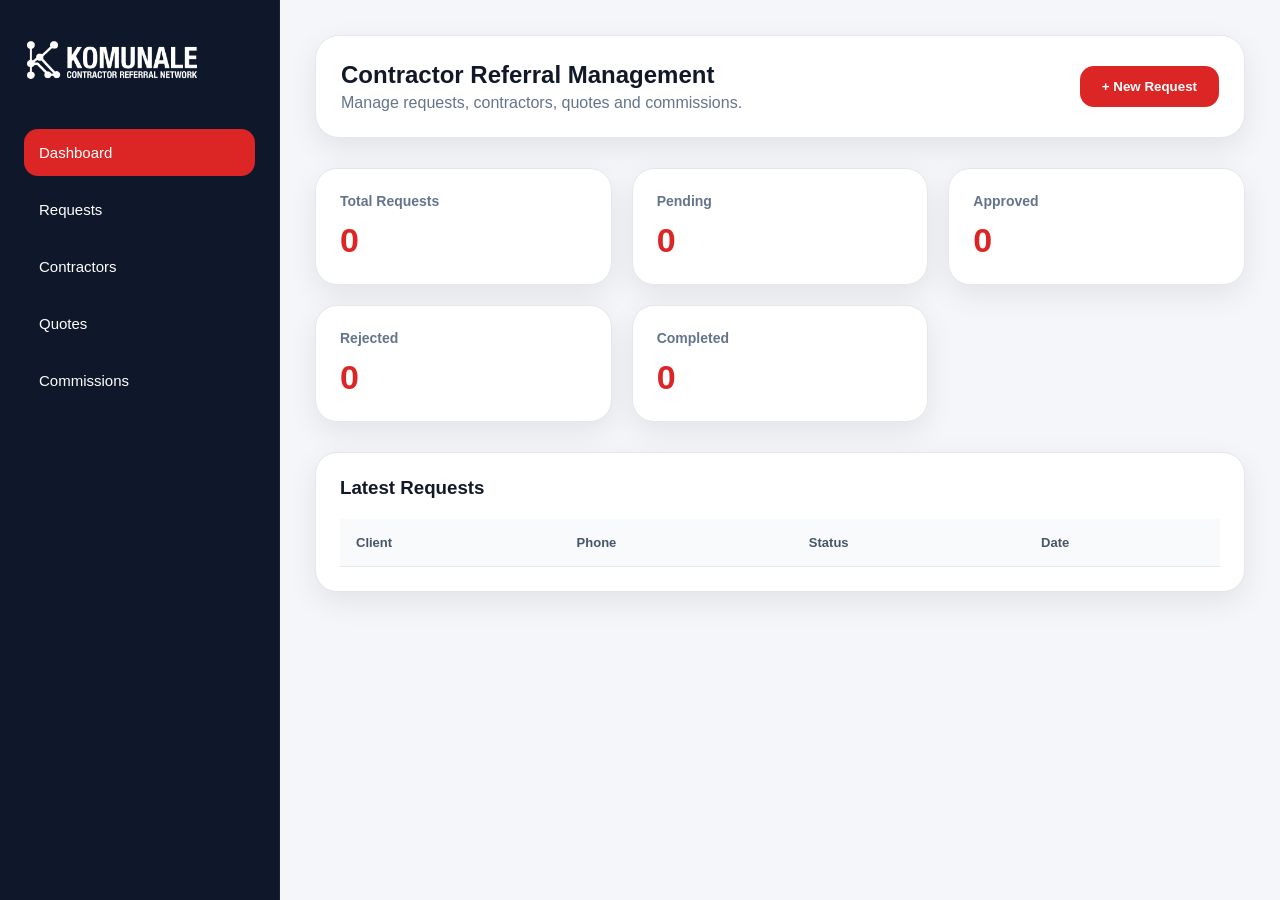
==== index.html @ a9b667d1 "editim logo" ====
<!DOCTYPE html>
<html lang="en">
  <head>
    <meta charset="UTF-8">
    <meta name="viewport" content="width=device-width, initial-scale=1.0">
    <title>Komunale CRM</title>

    <head>
      <meta charset="UTF-8">
      <meta name="viewport" content="width=device-width, initial-scale=1.0">
      <link rel="stylesheet" href="./style.css">

      <title>Leads</title>

    </head>
  </head>
  <body>

    <div class="app">

      <aside class="sidebar">

        <div class="sidebar-logo">

        </div>

        <nav class="sidebar-nav">

          <button class="nav-btn active" data-section="dashboard">
            Dashboard
          </button>

          <button class="nav-btn" data-section="requests">
            Requests
          </button>

          <button class="nav-btn" data-section="contractors">
            Contractors
          </button>

          <button class="nav-btn" data-section="quotes">
            Quotes
          </button>

          <button class="nav-btn" data-section="commissions">
            Commissions
          </button>

        </nav>

      </aside>

      <main class="content">

        <header class="topbar">

          <div>
            <h2>Contractor Referral Management</h2>
            <p>Manage requests, contractors, quotes and commissions.</p>
          </div>

          <div class="topbar-actions">

            <button id="openRequestModal" class="primary-btn">
              + New Request
            </button>

          </div>

        </header>

        <!-- DASHBOARD -->

        <section id="dashboard" class="page active-page">

          <div class="cards">

            <div class="card">
              <h3>Total Requests</h3>
              <span id="totalRequests">0</span>
            </div>

            <div class="card">
              <h3>Pending</h3>
              <span id="pendingRequests">0</span>
            </div>

            <div class="card">
              <h3>Approved</h3>
              <span id="approvedRequests">0</span>
            </div>

            <div class="card">
              <h3>Rejected</h3>
              <span id="rejectedRequests">0</span>
            </div>

            <div class="card">
              <h3>Completed</h3>
              <span id="completedRequests">0</span>
            </div>

          </div>

          <div class="panel">

            <div class="panel-header">
              <h3>Latest Requests</h3>
            </div>

            <table>

              <thead>
                <tr>
                  <th>Client</th>
                  <th>Phone</th>
                  <th>Status</th>
                  <th>Date</th>
                </tr>
              </thead>

              <tbody id="latestRequestsTable">
              </tbody>

            </table>

          </div>

        </section>

        <!-- REQUESTS -->

        <section id="requests" class="page">

          <div class="page-header">

            <h2>Requests</h2>

            <button id="openRequestModal2" class="primary-btn">
              + Create Request
            </button>

          </div>

          <div class="panel">

            <table>

              <thead>
                <tr>
                  <th>Client</th>
                  <th>Phone</th>
                  <th>Address</th>
                  <th>Status</th>
                  <th>Actions</th>
                </tr>
              </thead>

              <tbody id="requestsTable">
              </tbody>

            </table>

          </div>

        </section>

        <!-- CONTRACTORS -->

        <!-- CONTRACTORS -->

        <section id="contractors" class="page">

          <div class="page-header">
            <h2>Contractors</h2>

            <button id="openContractorModal" class="primary-btn">
              + Add Contractor
            </button>
          </div>

          <div class="panel">

            <table>

              <thead>
                <tr>
                  <th>Name</th>
                  <th>Phone</th>
                  <th>Email</th>
                  <th>Area</th>
                  <th>Services</th>
                  <th>Status</th>
                </tr>
              </thead>

              <tbody id="contractorsTable"></tbody>

            </table>

          </div>

        </section>

        <!-- CONTRACTOR MODAL -->

        <div class="modal" id="contractorModal">

          <div class="modal-content">

            <div class="modal-header">
              <h2>Add Contractor</h2>
              <button id="closeContractorModal">×</button>
            </div>

            <form id="contractorForm">

              <input
                type="text"
                id="contractorName"
                placeholder="Contractor Name"
                required>

              <input
                type="email"
                id="contractorEmail"
                placeholder="Email Address">

              <input
                type="text"
                id="contractorPhone"
                placeholder="Phone Number"
                required>

              <input
                type="text"
                id="contractorArea"
                placeholder="Service Area"
                required>

              <input
                type="text"
                id="contractorServices"
                placeholder="Services (Plumbing, Electrical, Painting...)"
                required>

              <select id="contractorStatus">

                <option value="Active">Active</option>

                <option value="Inactive">
                  Inactive
                </option>

                <option value="Suspended">
                  Suspended
                </option>

              </select>

              <textarea
                id="contractorNotes"
                placeholder="Internal Notes"></textarea>

              <button
                type="submit"
                class="primary-btn">
                Save Contractor
              </button>

            </form>

          </div>

        </div>
        <!-- QUOTES -->
        <!-- QUOTES -->

        <section id="quotes" class="page">

          <div class="page-header">

            <h2>Quotes</h2>

            <button id="openQuoteModal" class="primary-btn">
              + Add Quote
            </button>

          </div>

          <div class="panel">

            <table>

              <thead>
                <tr>
                  <th>Request</th>
                  <th>Contractor</th>
                  <th>Price</th>
                  <th>Status</th>
                </tr>
              </thead>

              <tbody id="quotesTable">
              </tbody>

            </table>

          </div>

        </section>

        <!-- COMMISSIONS -->
        <!-- COMMISSIONS -->

        <section id="commissions" class="page">

          <div class="page-header">

            <h2>Commissions</h2>

          </div>

          <div class="panel">

            <table>

              <thead>
                <tr>
                  <th>Request</th>
                  <th>Contractor</th>
                  <th>Total Price</th>
                  <th>Commission %</th>
                  <th>Commission Amount</th>
                </tr>
              </thead>

              <tbody id="commissionsTable">
              </tbody>

            </table>

          </div>

        </section>

        <!-- CREATE REQUEST MODAL -->

        <div class="modal" id="requestModal">

          <div class="modal-content">

            <div class="modal-header">
              <h2>Create New Request</h2>
              <button id="closeRequestModal">×</button>
            </div>

            <form id="requestForm">

              <input
                type="text"
                id="clientName"
                placeholder="Client Name"
                required>

              <input
                type="text"
                id="clientPhone"
                placeholder="Phone Number"
                required>

              <input
                type="text"
                id="clientAddress"
                placeholder="Property Address"
                required>

              <textarea
                id="projectDescription"
                rows="5"
                placeholder="Project Description"
                required></textarea>

              <button
                type="submit"
                class="primary-btn">
                Save Request
              </button>

            </form>

          </div>

        </div>
        <!-- QUOTE MODAL -->

        <div class="modal" id="quoteModal">

          <div class="modal-content">

            <div class="modal-header">
              <h2>Add Quote</h2>
              <button id="closeQuoteModal">×</button>
            </div>

            <form id="quoteForm">

              <input
                type="text"
                id="quoteRequest"
                placeholder="Request / Job"
                required>

              <input
                type="text"
                id="quoteContractor"
                placeholder="Contractor Name"
                required>

              <input
                type="number"
                id="quotePrice"
                placeholder="Quote Price"
                required>

              <select id="quoteStatus">

                <option value="Pending">
                  Pending
                </option>

                <option value="Approved">
                  Approved
                </option>

                <option value="Rejected">
                  Rejected
                </option>

              </select>

              <button
                type="submit"
                class="primary-btn">
                Save Quote
              </button>

            </form>

          </div>

        </div>
        <script type="module" src="./js/firebase.js"></script>
        <script type="module" src="./js/app.js"></script>

      </body>
    </html>
---- style.css ----
*{
  margin:0;
  padding:0;
  box-sizing:border-box;
  font-family:Inter,Segoe UI,sans-serif;
}

:root{
  --bg:#f4f6fa;
  --sidebar:#0f172a;
  --sidebar-light:#1e293b;
  --primary:#dc2626;
  --primary-hover:#b91c1c;
  --white:#ffffff;
  --text:#111827;
  --text-light:#64748b;
  --border:#e5e7eb;
  --shadow:0 10px 30px rgba(0,0,0,.08);
}

body{
  background:var(--bg);
  color:var(--text);
}

.app{
  display:flex;
  min-height:100vh;
}

.sidebar{
  width:280px;
  background:var(--sidebar);
  color:white;
  padding:30px 20px;
  position:fixed;
  top:0;
  left:0;
  height:100vh;
  overflow-y:auto;
}

.sidebar-logo h1{
  font-size:28px;
  font-weight:800;
  letter-spacing:2px;
}

.sidebar-logo span{
  color:#94a3b8;
  font-size:13px;
}

.sidebar-nav{
  display:flex;
  flex-direction:column;
  gap:10px;
}

.nav-btn{
  width:100%;
  background:transparent;
  border:none;
  color:white;
  padding:15px;
  border-radius:12px;
  text-align:left;
  cursor:pointer;
  transition:.3s;
  font-size:15px;
}

.nav-btn:hover{
  background:var(--sidebar-light);
}

.nav-btn.active{
  background:var(--primary);
}

.content{
  flex:1;
  margin-left:280px;
  padding:35px;
}

.topbar{
  background:white;
  padding:25px;
  border-radius:20px;
  display:flex;
  justify-content:space-between;
  align-items:center;
  box-shadow:var(--shadow);
  margin-bottom:30px;
}

.topbar h2{
  margin-bottom:5px;
}

.topbar p{
  color:var(--text-light);
}

.topbar-actions{
  display:flex;
  gap:15px;
}

.primary-btn{
  background:var(--primary);
  color:white;
  border:none;
  padding:14px 24px;
  border-radius:12px;
  cursor:pointer;
  font-weight:600;
  transition:.3s;
}

.primary-btn:hover{
  background:var(--primary-hover);
}

.page{
  display:none;
}

.active-page{
  display:block;
}

.cards{
  display:grid;
  grid-template-columns:repeat(auto-fit,minmax(220px,1fr));
  gap:20px;
  margin-bottom:30px;
}

.card{
  background:white;
  border-radius:20px;
  padding:25px;
  box-shadow:var(--shadow);
}

.card h3{
  font-size:15px;
  color:var(--text-light);
  margin-bottom:15px;
}

.card span{
  font-size:34px;
  font-weight:800;
  color:var(--primary);
}

.panel{
  background:white;
  border-radius:20px;
  padding:25px;
  box-shadow:var(--shadow);
}

.panel-header{
  margin-bottom:20px;
}

.page-header{
  display:flex;
  justify-content:space-between;
  align-items:center;
  margin-bottom:20px;
}

.page-header h2{
  font-size:28px;
}

table{
  width:100%;
  border-collapse:collapse;
}

table th{
  background:#f8fafc;
  padding:15px;
  text-align:left;
  font-size:14px;
  border-bottom:1px solid var(--border);
}

table td{
  padding:15px;
  border-bottom:1px solid var(--border);
}

table tr:hover{
  background:#fafafa;
}

.settings-grid{
  display:grid;
  grid-template-columns:repeat(auto-fit,minmax(300px,1fr));
  gap:20px;
}

.setting-card{
  display:flex;
  flex-direction:column;
  gap:10px;
}

.setting-card label{
  font-weight:600;
}

input,
textarea,
select{
  width:100%;
  padding:14px;
  border:1px solid var(--border);
  border-radius:12px;
  outline:none;
  font-size:14px;
}

input:focus,
textarea:focus,
select:focus{
  border-color:var(--primary);
}

.modal{
  position:fixed;
  inset:0;
  background:rgba(0,0,0,.6);
  display:none;
  justify-content:center;
  align-items:center;
  padding:20px;
  z-index:9999;
}

.modal-content{
  width:100%;
  max-width:700px;
  background:white;
  border-radius:24px;
  padding:30px;
  box-shadow:0 20px 60px rgba(0,0,0,.25);
}

.modal-header{
  display:flex;
  justify-content:space-between;
  align-items:center;
  margin-bottom:25px;
}

.modal-header h2{
  font-size:24px;
}

.modal-header button{
  background:none;
  border:none;
  font-size:30px;
  cursor:pointer;
}

form{
  display:flex;
  flex-direction:column;
  gap:15px;
}

@media(max-width:1100px){

  .sidebar{
    width:90px;
  }

  .sidebar-logo span{
    display:none;
  }

  .sidebar-logo h1{
    font-size:18px;
  }

  .nav-btn{
    text-align:center;
    font-size:13px;
    padding:12px;
  }

  .content{
    margin-left:90px;
  }

}

@media(max-width:768px){

  .content{
    padding:20px;
    margin-left:0;
  }

  .sidebar{
    display:none;
  }

  .topbar{
    flex-direction:column;
    gap:20px;
    align-items:flex-start;
  }

  .cards{
    grid-template-columns:1fr;
  }

  .page-header{
    flex-direction:column;
    align-items:flex-start;
    gap:15px;
  }

  table{
    display:block;
    overflow-x:auto;
  }

}
.logo{
  width:180px;
  height:auto;
  display:block;
}
---------------------------------
:root{
  --bg:#f8fafc;
  --sidebar:#0b1220;
  --sidebar-light:#162033;
  --primary:#2563eb;
  --primary-hover:#1d4ed8;
  --white:#ffffff;
  --text:#0f172a;
  --text-light:#64748b;
  --border:#e2e8f0;
  --shadow:0 10px 25px rgba(15,23,42,.08);
}

/* SIDEBAR */

.sidebar{
  width:280px;
  background:var(--sidebar);
  color:white;
  padding:24px;
  position:fixed;
  top:0;
  left:0;
  height:100vh;
  overflow-y:auto;
  border-right:1px solid rgba(255,255,255,.05);
}

  .sidebar-logo{
  display:flex;
  justify-content:center;
  align-items:center;
  margin-bottom:35px;
  background-image: url("img_src/logo_total_white.webp");
  background-size: contain;
  background-repeat: no-repeat;
  background-position: center;
  width: 180px;
  height: 70px;
}




.logo{
  width:170px;
  height:auto;
  display:block;
}

/* NAVIGATION */

.nav-btn{
  width:100%;
  background:transparent;
  border:none;
  color:white;
  padding:15px;
  border-radius:14px;
  text-align:left;
  cursor:pointer;
  transition:all .25s ease;
  font-size:15px;
  font-weight:500;
}

.nav-btn:hover{
  background:var(--sidebar-light);
}

.nav-btn.active{
  background:var(--primary);
}

/* TOPBAR */

.topbar{
  background:white;
  padding:25px;
  border-radius:24px;
  display:flex;
  justify-content:space-between;
  align-items:center;
  box-shadow:var(--shadow);
  border:1px solid var(--border);
  margin-bottom:30px;
}

/* BUTTONS */

.primary-btn{
  background:var(--primary);
  color:white;
  border:none;
  padding:13px 22px;
  border-radius:14px;
  cursor:pointer;
  font-weight:600;
  transition:all .25s ease;
}

.primary-btn:hover{
  background:var(--primary-hover);
  transform:translateY(-2px);
}

/* DASHBOARD CARDS */

.card{
  background:white;
  border-radius:22px;
  padding:24px;
  box-shadow:var(--shadow);
  border:1px solid var(--border);
}

.card h3{
  font-size:14px;
  color:var(--text-light);
  margin-bottom:12px;
}

.card span{
  font-size:34px;
  font-weight:800;
  color:var(--primary);
}

/* PANELS */

.panel{
  background:white;
  border-radius:22px;
  padding:24px;
  box-shadow:var(--shadow);
  border:1px solid var(--border);
}

/* TABLES */

table{
  width:100%;
  border-collapse:collapse;
}

table th{
  background:#f8fafc;
  padding:16px;
  text-align:left;
  font-size:13px;
  font-weight:700;
  color:#475569;
  border-bottom:1px solid var(--border);
}

table td{
  padding:16px;
  border-bottom:1px solid var(--border);
}

table tr:hover{
  background:#f8fafc;
}

/* FORMS */

input,
textarea,
select{
  width:100%;
  padding:14px;
  border:1px solid var(--border);
  border-radius:14px;
  outline:none;
  font-size:14px;
  background:white;
  transition:.2s;
}

input:focus,
textarea:focus,
select:focus{
  border-color:var(--primary);
  box-shadow:0 0 0 4px rgba(37,99,235,.12);
}

/* MODALS */

.modal{
  position:fixed;
  inset:0;
  background:rgba(15,23,42,.55);
  display:none;
  justify-content:center;
  align-items:center;
  padding:20px;
  z-index:9999;
}

.modal-content{
  width:100%;
  max-width:650px;
  background:white;
  border-radius:28px;
  padding:30px;
  box-shadow:0 30px 80px rgba(0,0,0,.20);
}

.modal-header{
  display:flex;
  justify-content:space-between;
  align-items:center;
  margin-bottom:25px;
}

.modal-header h2{
  font-size:24px;
}

.modal-header button{
  background:none;
  border:none;
  font-size:30px;
  cursor:pointer;
}

/* PAGE TITLES */

.page-header h2{
  font-size:28px;
  font-weight:700;
  color:var(--text);
}
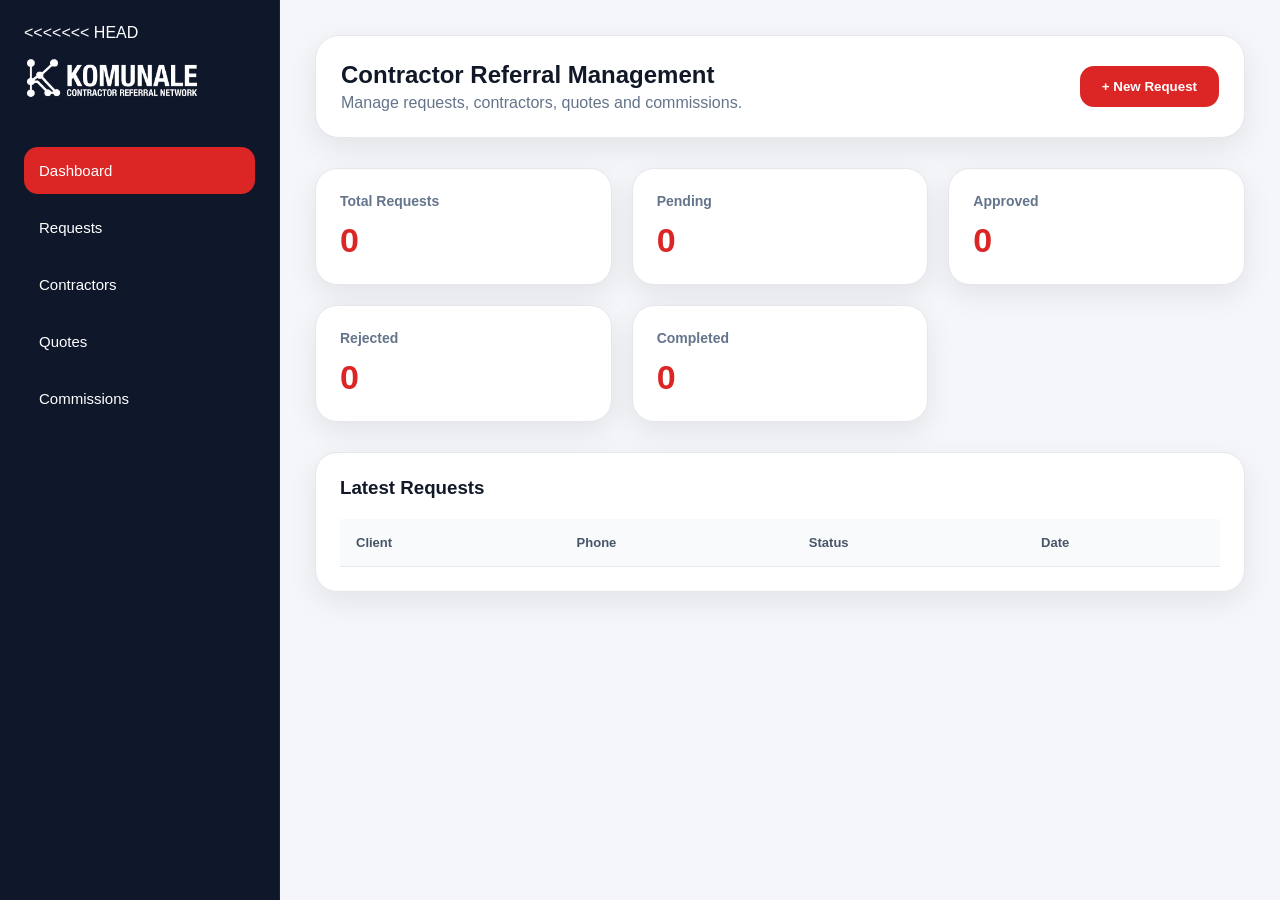
==== commit 51268237: "editim logo" ====
--- a/index.html
+++ b/index.html
@@ -20,9 +20,8 @@
 
       <aside class="sidebar">
 
-        <div class="sidebar-logo">
-
-        </div>
+<<<<<<< HEAD
+        <div class="sidebar-logo"></div>
 
         <nav class="sidebar-nav">
 
@@ -272,6 +271,10 @@
 
           </div>
 
+=======
+        <div class="sidebar-logo">
+
+>>>>>>> both
         </div>
         <!-- QUOTES -->
         <!-- QUOTES -->
@@ -391,7 +394,431 @@
 
           </div>
 
+<<<<<<< HEAD
         </div>
+        <!-- QUOTE MODAL -->
+
+        <div class="modal" id="quoteModal">
+=======
+        <nav class="sidebar-nav">
+
+          <button class="nav-btn active" data-section="dashboard">
+            Dashboard
+          </button>
+
+          <button class="nav-btn" data-section="requests">
+            Requests
+          </button>
+
+          <button class="nav-btn" data-section="contractors">
+            Contractors
+          </button>
+
+          <button class="nav-btn" data-section="quotes">
+            Quotes
+          </button>
+
+          <button class="nav-btn" data-section="commissions">
+            Commissions
+          </button>
+
+        </nav>
+
+      </aside>
+
+      <main class="content">
+
+        <header class="topbar">
+
+          <div>
+            <h2>Contractor Referral Management</h2>
+            <p>Manage requests, contractors, quotes and commissions.</p>
+          </div>
+
+          <div class="topbar-actions">
+
+            <button id="openRequestModal" class="primary-btn">
+              + New Request
+            </button>
+
+          </div>
+
+        </header>
+
+        <!-- DASHBOARD -->
+
+        <section id="dashboard" class="page active-page">
+
+          <div class="cards">
+
+            <div class="card">
+              <h3>Total Requests</h3>
+              <span id="totalRequests">0</span>
+            </div>
+
+            <div class="card">
+              <h3>Pending</h3>
+              <span id="pendingRequests">0</span>
+            </div>
+
+            <div class="card">
+              <h3>Approved</h3>
+              <span id="approvedRequests">0</span>
+            </div>
+
+            <div class="card">
+              <h3>Rejected</h3>
+              <span id="rejectedRequests">0</span>
+            </div>
+
+            <div class="card">
+              <h3>Completed</h3>
+              <span id="completedRequests">0</span>
+            </div>
+
+          </div>
+
+          <div class="panel">
+
+            <div class="panel-header">
+              <h3>Latest Requests</h3>
+            </div>
+
+            <table>
+
+              <thead>
+                <tr>
+                  <th>Client</th>
+                  <th>Phone</th>
+                  <th>Status</th>
+                  <th>Date</th>
+                </tr>
+              </thead>
+
+              <tbody id="latestRequestsTable">
+              </tbody>
+
+            </table>
+
+          </div>
+
+        </section>
+
+        <!-- REQUESTS -->
+
+        <section id="requests" class="page">
+
+          <div class="page-header">
+
+            <h2>Requests</h2>
+
+            <button id="openRequestModal2" class="primary-btn">
+              + Create Request
+            </button>
+
+          </div>
+
+          <div class="panel">
+
+            <table>
+
+              <thead>
+                <tr>
+                  <th>Client</th>
+                  <th>Phone</th>
+                  <th>Address</th>
+                  <th>Status</th>
+                  <th>Actions</th>
+                </tr>
+              </thead>
+
+              <tbody id="requestsTable">
+              </tbody>
+
+            </table>
+
+          </div>
+
+        </section>
+
+        <!-- CONTRACTORS -->
+
+        <!-- CONTRACTORS -->
+
+        <section id="contractors" class="page">
+
+          <div class="page-header">
+            <h2>Contractors</h2>
+
+            <button id="openContractorModal" class="primary-btn">
+              + Add Contractor
+            </button>
+          </div>
+
+          <div class="panel">
+
+            <table>
+
+              <thead>
+                <tr>
+                  <th>Name</th>
+                  <th>Phone</th>
+                  <th>Email</th>
+                  <th>Area</th>
+                  <th>Services</th>
+                  <th>Status</th>
+                </tr>
+              </thead>
+
+              <tbody id="contractorsTable"></tbody>
+
+            </table>
+
+          </div>
+
+        </section>
+
+        <!-- CONTRACTOR MODAL -->
+
+        <div class="modal" id="contractorModal">
+
+          <div class="modal-content">
+
+            <div class="modal-header">
+              <h2>Add Contractor</h2>
+              <button id="closeContractorModal">×</button>
+            </div>
+
+            <form id="contractorForm">
+
+              <input
+                type="text"
+                id="contractorName"
+                placeholder="Contractor Name"
+                required>
+
+              <input
+                type="email"
+                id="contractorEmail"
+                placeholder="Email Address">
+
+              <input
+                type="text"
+                id="contractorPhone"
+                placeholder="Phone Number"
+                required>
+
+              <input
+                type="text"
+                id="contractorArea"
+                placeholder="Service Area"
+                required>
+
+              <input
+                type="text"
+                id="contractorServices"
+                placeholder="Services (Plumbing, Electrical, Painting...)"
+                required>
+
+              <select id="contractorStatus">
+
+                <option value="Active">Active</option>
+
+                <option value="Inactive">
+                  Inactive
+                </option>
+
+                <option value="Suspended">
+                  Suspended
+                </option>
+
+              </select>
+
+              <textarea
+                id="contractorNotes"
+                placeholder="Internal Notes"></textarea>
+
+              <button
+                type="submit"
+                class="primary-btn">
+                Save Contractor
+              </button>
+
+            </form>
+
+          </div>
+
+        </div>
+        <!-- QUOTES -->
+        <!-- QUOTES -->
+
+        <section id="quotes" class="page">
+
+          <div class="page-header">
+
+            <h2>Quotes</h2>
+
+            <button id="openQuoteModal" class="primary-btn">
+              + Add Quote
+            </button>
+
+          </div>
+
+          <div class="panel">
+
+            <table>
+
+              <thead>
+                <tr>
+                  <th>Request</th>
+                  <th>Contractor</th>
+                  <th>Price</th>
+                  <th>Status</th>
+                </tr>
+              </thead>
+
+              <tbody id="quotesTable">
+              </tbody>
+
+            </table>
+
+          </div>
+
+        </section>
+
+        <!-- COMMISSIONS -->
+        <!-- COMMISSIONS -->
+
+        <section id="commissions" class="page">
+
+          <div class="page-header">
+
+            <h2>Commissions</h2>
+
+          </div>
+
+          <div class="panel">
+
+            <table>
+
+              <thead>
+                <tr>
+                  <th>Request</th>
+                  <th>Contractor</th>
+                  <th>Total Price</th>
+                  <th>Commission %</th>
+                  <th>Commission Amount</th>
+                </tr>
+              </thead>
+
+              <tbody id="commissionsTable">
+              </tbody>
+
+            </table>
+
+          </div>
+
+        </section>
+
+        <!-- CREATE REQUEST MODAL -->
+
+        <div class="modal" id="requestModal">
+>>>>>>> both
+
+          <div class="modal-content">
+
+            <div class="modal-header">
+<<<<<<< HEAD
+              <h2>Add Quote</h2>
+              <button id="closeQuoteModal">×</button>
+            </div>
+
+            <form id="quoteForm">
+
+              <input
+                type="text"
+                id="quoteRequest"
+                placeholder="Request / Job"
+=======
+              <h2>Create New Request</h2>
+              <button id="closeRequestModal">×</button>
+            </div>
+
+            <form id="requestForm">
+
+              <input
+                type="text"
+                id="clientName"
+                placeholder="Client Name"
+>>>>>>> both
+                required>
+
+              <input
+                type="text"
+<<<<<<< HEAD
+                id="quoteContractor"
+                placeholder="Contractor Name"
+                required>
+
+              <input
+                type="number"
+                id="quotePrice"
+                placeholder="Quote Price"
+                required>
+
+              <select id="quoteStatus">
+
+                <option value="Pending">
+                  Pending
+                </option>
+
+                <option value="Approved">
+                  Approved
+                </option>
+
+                <option value="Rejected">
+                  Rejected
+                </option>
+
+              </select>
+=======
+                id="clientPhone"
+                placeholder="Phone Number"
+                required>
+
+              <input
+                type="text"
+                id="clientAddress"
+                placeholder="Property Address"
+                required>
+
+              <textarea
+                id="projectDescription"
+                rows="5"
+                placeholder="Project Description"
+                required></textarea>
+>>>>>>> both
+
+              <button
+                type="submit"
+                class="primary-btn">
+<<<<<<< HEAD
+                Save Quote
+=======
+                Save Request
+>>>>>>> both
+              </button>
+
+            </form>
+
+          </div>
+
+        </div>
+<<<<<<< HEAD
+        <script type="module" src="./js/firebase.js"></script>
+        <script type="module" src="./js/app.js"></script>
+
+=======
         <!-- QUOTE MODAL -->
 
         <div class="modal" id="quoteModal">
@@ -453,5 +880,6 @@
         <script type="module" src="./js/firebase.js"></script>
         <script type="module" src="./js/app.js"></script>
 
+>>>>>>> both
       </body>
     </html>
--- a/style.css
+++ b/style.css
@@ -287,6 +287,14 @@
   .sidebar-logo span{
     display:none;
   }
+
+    .sidebar-logo {
+        background-image: url("..img_src/logo_total_white.webp");
+        background-size: contain;
+        background-repeat: no-repeat;
+        background-position: center;
+}
+
 
   .sidebar-logo h1{
     font-size:18px;
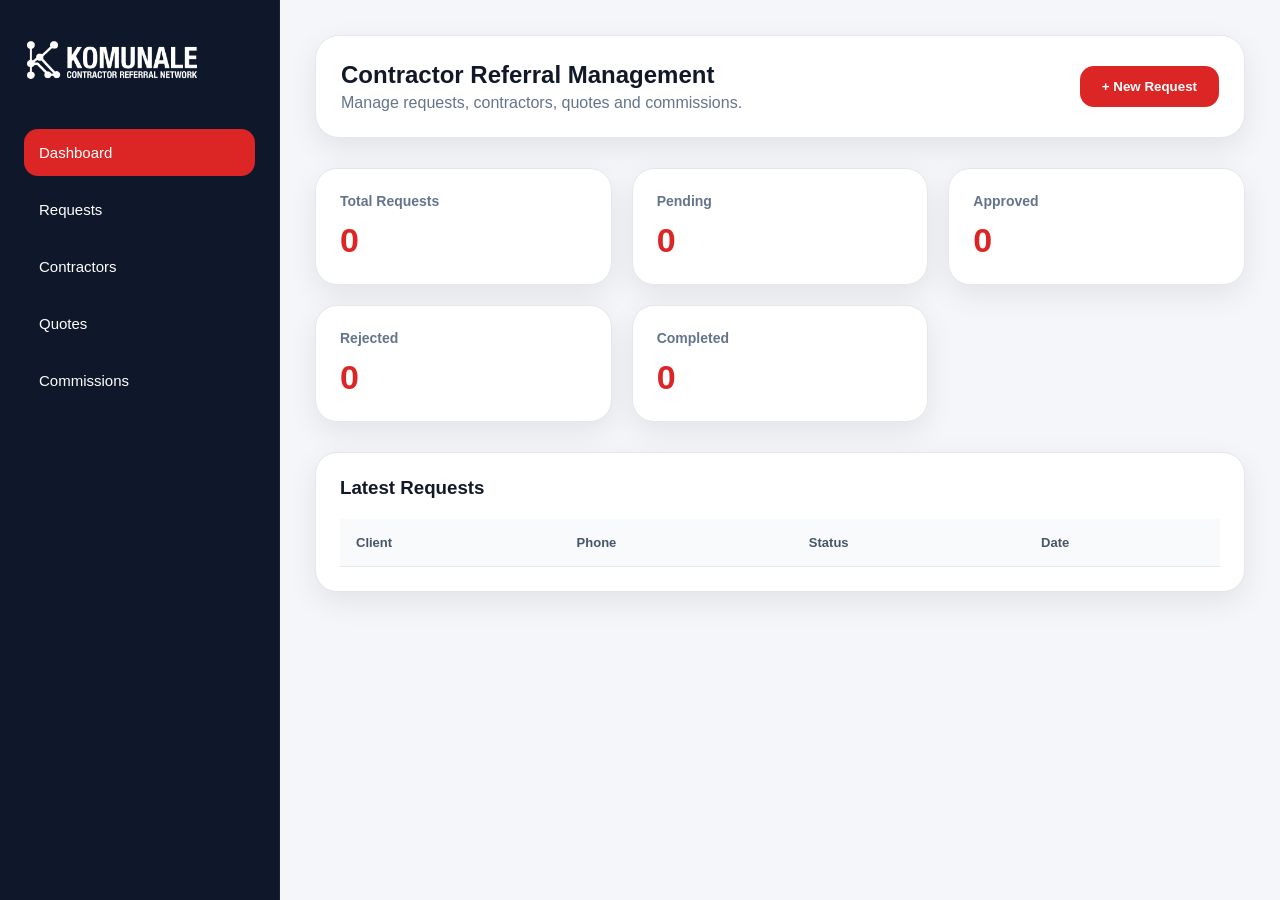
==== commit 25eb5ded: "editim logo" ====
--- a/index.html
+++ b/index.html
@@ -20,7 +20,6 @@
 
       <aside class="sidebar">
 
-<<<<<<< HEAD
         <div class="sidebar-logo"></div>
 
         <nav class="sidebar-nav">
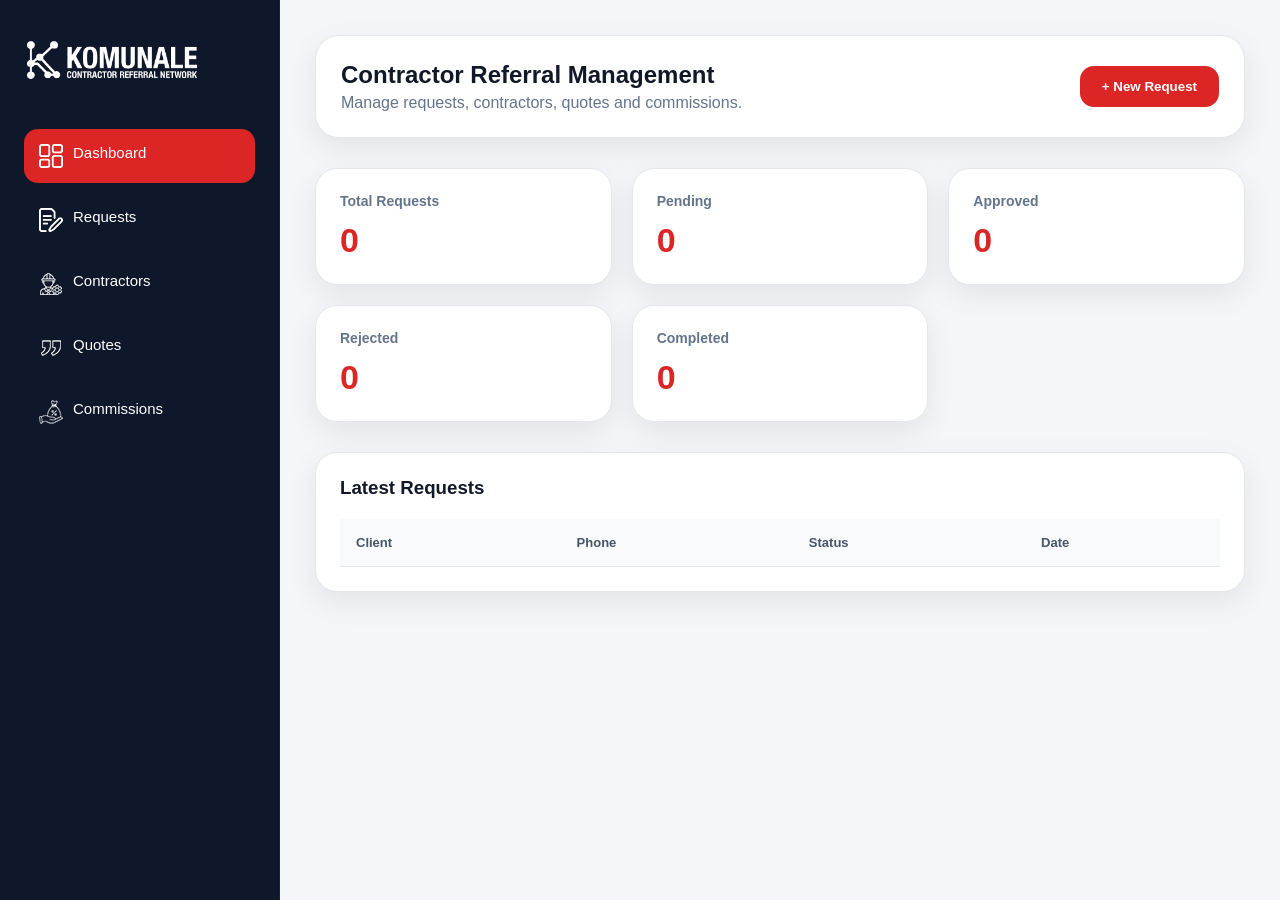
==== commit 5261f3d8: "icona ne menu" ====
--- a/index.html
+++ b/index.html
@@ -20,27 +20,34 @@
 
       <aside class="sidebar">
 
-        <div class="sidebar-logo"></div>
+        <div class="sidebar-logo">
+
+        </div>
 
         <nav class="sidebar-nav">
 
           <button class="nav-btn active" data-section="dashboard">
+            <img src="img_src/dash_icon.png" class="menu_thumb">
             Dashboard
           </button>
 
           <button class="nav-btn" data-section="requests">
+            <img src="img_src/quote-request.png" class="menu_thumb">
             Requests
           </button>
 
           <button class="nav-btn" data-section="contractors">
+            <img src="img_src/contractor.png" class="menu_thumb">
             Contractors
           </button>
 
           <button class="nav-btn" data-section="quotes">
+            <img src="img_src/quote.png" class="menu_thumb">
             Quotes
           </button>
 
           <button class="nav-btn" data-section="commissions">
+            <img src="img_src/commission.png" class="menu_thumb">
             Commissions
           </button>
 
@@ -270,10 +277,6 @@
 
           </div>
 
-=======
-        <div class="sidebar-logo">
-
->>>>>>> both
         </div>
         <!-- QUOTES -->
         <!-- QUOTES -->
@@ -393,431 +396,7 @@
 
           </div>
 
-<<<<<<< HEAD
         </div>
-        <!-- QUOTE MODAL -->
-
-        <div class="modal" id="quoteModal">
-=======
-        <nav class="sidebar-nav">
-
-          <button class="nav-btn active" data-section="dashboard">
-            Dashboard
-          </button>
-
-          <button class="nav-btn" data-section="requests">
-            Requests
-          </button>
-
-          <button class="nav-btn" data-section="contractors">
-            Contractors
-          </button>
-
-          <button class="nav-btn" data-section="quotes">
-            Quotes
-          </button>
-
-          <button class="nav-btn" data-section="commissions">
-            Commissions
-          </button>
-
-        </nav>
-
-      </aside>
-
-      <main class="content">
-
-        <header class="topbar">
-
-          <div>
-            <h2>Contractor Referral Management</h2>
-            <p>Manage requests, contractors, quotes and commissions.</p>
-          </div>
-
-          <div class="topbar-actions">
-
-            <button id="openRequestModal" class="primary-btn">
-              + New Request
-            </button>
-
-          </div>
-
-        </header>
-
-        <!-- DASHBOARD -->
-
-        <section id="dashboard" class="page active-page">
-
-          <div class="cards">
-
-            <div class="card">
-              <h3>Total Requests</h3>
-              <span id="totalRequests">0</span>
-            </div>
-
-            <div class="card">
-              <h3>Pending</h3>
-              <span id="pendingRequests">0</span>
-            </div>
-
-            <div class="card">
-              <h3>Approved</h3>
-              <span id="approvedRequests">0</span>
-            </div>
-
-            <div class="card">
-              <h3>Rejected</h3>
-              <span id="rejectedRequests">0</span>
-            </div>
-
-            <div class="card">
-              <h3>Completed</h3>
-              <span id="completedRequests">0</span>
-            </div>
-
-          </div>
-
-          <div class="panel">
-
-            <div class="panel-header">
-              <h3>Latest Requests</h3>
-            </div>
-
-            <table>
-
-              <thead>
-                <tr>
-                  <th>Client</th>
-                  <th>Phone</th>
-                  <th>Status</th>
-                  <th>Date</th>
-                </tr>
-              </thead>
-
-              <tbody id="latestRequestsTable">
-              </tbody>
-
-            </table>
-
-          </div>
-
-        </section>
-
-        <!-- REQUESTS -->
-
-        <section id="requests" class="page">
-
-          <div class="page-header">
-
-            <h2>Requests</h2>
-
-            <button id="openRequestModal2" class="primary-btn">
-              + Create Request
-            </button>
-
-          </div>
-
-          <div class="panel">
-
-            <table>
-
-              <thead>
-                <tr>
-                  <th>Client</th>
-                  <th>Phone</th>
-                  <th>Address</th>
-                  <th>Status</th>
-                  <th>Actions</th>
-                </tr>
-              </thead>
-
-              <tbody id="requestsTable">
-              </tbody>
-
-            </table>
-
-          </div>
-
-        </section>
-
-        <!-- CONTRACTORS -->
-
-        <!-- CONTRACTORS -->
-
-        <section id="contractors" class="page">
-
-          <div class="page-header">
-            <h2>Contractors</h2>
-
-            <button id="openContractorModal" class="primary-btn">
-              + Add Contractor
-            </button>
-          </div>
-
-          <div class="panel">
-
-            <table>
-
-              <thead>
-                <tr>
-                  <th>Name</th>
-                  <th>Phone</th>
-                  <th>Email</th>
-                  <th>Area</th>
-                  <th>Services</th>
-                  <th>Status</th>
-                </tr>
-              </thead>
-
-              <tbody id="contractorsTable"></tbody>
-
-            </table>
-
-          </div>
-
-        </section>
-
-        <!-- CONTRACTOR MODAL -->
-
-        <div class="modal" id="contractorModal">
-
-          <div class="modal-content">
-
-            <div class="modal-header">
-              <h2>Add Contractor</h2>
-              <button id="closeContractorModal">×</button>
-            </div>
-
-            <form id="contractorForm">
-
-              <input
-                type="text"
-                id="contractorName"
-                placeholder="Contractor Name"
-                required>
-
-              <input
-                type="email"
-                id="contractorEmail"
-                placeholder="Email Address">
-
-              <input
-                type="text"
-                id="contractorPhone"
-                placeholder="Phone Number"
-                required>
-
-              <input
-                type="text"
-                id="contractorArea"
-                placeholder="Service Area"
-                required>
-
-              <input
-                type="text"
-                id="contractorServices"
-                placeholder="Services (Plumbing, Electrical, Painting...)"
-                required>
-
-              <select id="contractorStatus">
-
-                <option value="Active">Active</option>
-
-                <option value="Inactive">
-                  Inactive
-                </option>
-
-                <option value="Suspended">
-                  Suspended
-                </option>
-
-              </select>
-
-              <textarea
-                id="contractorNotes"
-                placeholder="Internal Notes"></textarea>
-
-              <button
-                type="submit"
-                class="primary-btn">
-                Save Contractor
-              </button>
-
-            </form>
-
-          </div>
-
-        </div>
-        <!-- QUOTES -->
-        <!-- QUOTES -->
-
-        <section id="quotes" class="page">
-
-          <div class="page-header">
-
-            <h2>Quotes</h2>
-
-            <button id="openQuoteModal" class="primary-btn">
-              + Add Quote
-            </button>
-
-          </div>
-
-          <div class="panel">
-
-            <table>
-
-              <thead>
-                <tr>
-                  <th>Request</th>
-                  <th>Contractor</th>
-                  <th>Price</th>
-                  <th>Status</th>
-                </tr>
-              </thead>
-
-              <tbody id="quotesTable">
-              </tbody>
-
-            </table>
-
-          </div>
-
-        </section>
-
-        <!-- COMMISSIONS -->
-        <!-- COMMISSIONS -->
-
-        <section id="commissions" class="page">
-
-          <div class="page-header">
-
-            <h2>Commissions</h2>
-
-          </div>
-
-          <div class="panel">
-
-            <table>
-
-              <thead>
-                <tr>
-                  <th>Request</th>
-                  <th>Contractor</th>
-                  <th>Total Price</th>
-                  <th>Commission %</th>
-                  <th>Commission Amount</th>
-                </tr>
-              </thead>
-
-              <tbody id="commissionsTable">
-              </tbody>
-
-            </table>
-
-          </div>
-
-        </section>
-
-        <!-- CREATE REQUEST MODAL -->
-
-        <div class="modal" id="requestModal">
->>>>>>> both
-
-          <div class="modal-content">
-
-            <div class="modal-header">
-<<<<<<< HEAD
-              <h2>Add Quote</h2>
-              <button id="closeQuoteModal">×</button>
-            </div>
-
-            <form id="quoteForm">
-
-              <input
-                type="text"
-                id="quoteRequest"
-                placeholder="Request / Job"
-=======
-              <h2>Create New Request</h2>
-              <button id="closeRequestModal">×</button>
-            </div>
-
-            <form id="requestForm">
-
-              <input
-                type="text"
-                id="clientName"
-                placeholder="Client Name"
->>>>>>> both
-                required>
-
-              <input
-                type="text"
-<<<<<<< HEAD
-                id="quoteContractor"
-                placeholder="Contractor Name"
-                required>
-
-              <input
-                type="number"
-                id="quotePrice"
-                placeholder="Quote Price"
-                required>
-
-              <select id="quoteStatus">
-
-                <option value="Pending">
-                  Pending
-                </option>
-
-                <option value="Approved">
-                  Approved
-                </option>
-
-                <option value="Rejected">
-                  Rejected
-                </option>
-
-              </select>
-=======
-                id="clientPhone"
-                placeholder="Phone Number"
-                required>
-
-              <input
-                type="text"
-                id="clientAddress"
-                placeholder="Property Address"
-                required>
-
-              <textarea
-                id="projectDescription"
-                rows="5"
-                placeholder="Project Description"
-                required></textarea>
->>>>>>> both
-
-              <button
-                type="submit"
-                class="primary-btn">
-<<<<<<< HEAD
-                Save Quote
-=======
-                Save Request
->>>>>>> both
-              </button>
-
-            </form>
-
-          </div>
-
-        </div>
-<<<<<<< HEAD
-        <script type="module" src="./js/firebase.js"></script>
-        <script type="module" src="./js/app.js"></script>
-
-=======
         <!-- QUOTE MODAL -->
 
         <div class="modal" id="quoteModal">
@@ -879,6 +458,5 @@
         <script type="module" src="./js/firebase.js"></script>
         <script type="module" src="./js/app.js"></script>
 
->>>>>>> both
       </body>
     </html>
--- a/style.css
+++ b/style.css
@@ -68,6 +68,8 @@
   cursor:pointer;
   transition:.3s;
   font-size:15px;
+  display: flex;
+  gap: 10px;
 }
 
 .nav-btn:hover{
@@ -287,14 +289,6 @@
   .sidebar-logo span{
     display:none;
   }
-
-    .sidebar-logo {
-        background-image: url("..img_src/logo_total_white.webp");
-        background-size: contain;
-        background-repeat: no-repeat;
-        background-position: center;
-}
-
 
   .sidebar-logo h1{
     font-size:18px;
@@ -583,4 +577,9 @@
   font-size:28px;
   font-weight:700;
   color:var(--text);
+}
+
+
+
+.menu_thumb{
 }
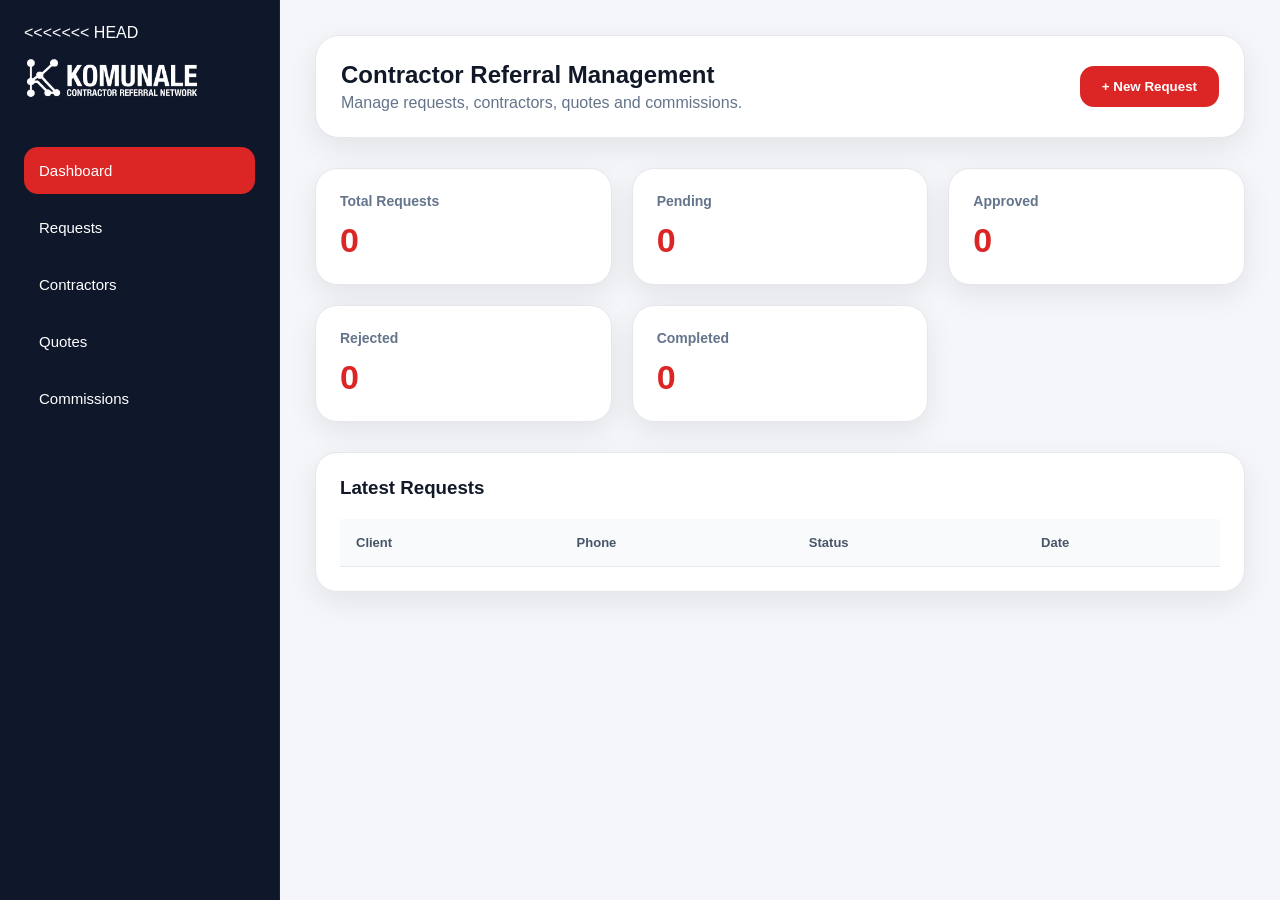
==== commit 10d34fe7: "merge" ====
--- a/index.html
+++ b/index.html
@@ -1,53 +1,49 @@
 <!DOCTYPE html>
 <html lang="en">
-  <head>
+
+<head>
     <meta charset="UTF-8">
     <meta name="viewport" content="width=device-width, initial-scale=1.0">
     <title>Komunale CRM</title>
 
-    <head>
-      <meta charset="UTF-8">
-      <meta name="viewport" content="width=device-width, initial-scale=1.0">
-      <link rel="stylesheet" href="./style.css">
-
-      <title>Leads</title>
-
-    </head>
-  </head>
-  <body>
+
+    <meta charset="UTF-8">
+    <meta name="viewport" content="width=device-width, initial-scale=1.0">
+    <link rel="stylesheet" href="./style.css">
+
+    <title>Leads</title>
+
+
+</head>
+
+<body>
 
     <div class="app">
 
-      <aside class="sidebar">
-
-        <div class="sidebar-logo">
-
-        </div>
+        <aside class="sidebar">
+
+<<<<<<< HEAD
+        <div class="sidebar-logo"></div>
 
         <nav class="sidebar-nav">
 
           <button class="nav-btn active" data-section="dashboard">
-            <img src="img_src/dash_icon.png" class="menu_thumb">
             Dashboard
           </button>
 
           <button class="nav-btn" data-section="requests">
-            <img src="img_src/quote-request.png" class="menu_thumb">
             Requests
           </button>
 
           <button class="nav-btn" data-section="contractors">
-            <img src="img_src/contractor.png" class="menu_thumb">
             Contractors
           </button>
 
           <button class="nav-btn" data-section="quotes">
-            <img src="img_src/quote.png" class="menu_thumb">
             Quotes
           </button>
 
           <button class="nav-btn" data-section="commissions">
-            <img src="img_src/commission.png" class="menu_thumb">
             Commissions
           </button>
 
@@ -277,6 +273,10 @@
 
           </div>
 
+=======
+        <div class="sidebar-logo">
+
+>>>>>>> both
         </div>
         <!-- QUOTES -->
         <!-- QUOTES -->
@@ -396,7 +396,799 @@
 
           </div>
 
+<<<<<<< HEAD
         </div>
+        <!-- QUOTE MODAL -->
+
+        <div class="modal" id="quoteModal">
+=======
+        <nav class="sidebar-nav">
+
+          <button class="nav-btn active" data-section="dashboard">
+            Dashboard
+          </button>
+
+          <button class="nav-btn" data-section="requests">
+            Requests
+          </button>
+
+          <button class="nav-btn" data-section="contractors">
+            Contractors
+          </button>
+
+          <button class="nav-btn" data-section="quotes">
+            Quotes
+          </button>
+
+          <button class="nav-btn" data-section="commissions">
+            Commissions
+          </button>
+
+        </nav>
+
+      </aside>
+
+      <main class="content">
+
+        <header class="topbar">
+
+          <div>
+            <h2>Contractor Referral Management</h2>
+            <p>Manage requests, contractors, quotes and commissions.</p>
+          </div>
+
+          <div class="topbar-actions">
+
+            <button id="openRequestModal" class="primary-btn">
+              + New Request
+            </button>
+
+          </div>
+
+        </header>
+
+        <!-- DASHBOARD -->
+
+        <section id="dashboard" class="page active-page">
+
+          <div class="cards">
+
+            <div class="card">
+              <h3>Total Requests</h3>
+              <span id="totalRequests">0</span>
+=======
+            <div class="sidebar-logo">
+
+>>>>>>> both
+            </div>
+
+            <nav class="sidebar-nav">
+
+                <button class="nav-btn active" data-section="dashboard">
+                    <img src="img_src/dash_icon.png" class="menu_thumb">
+                    Dashboard
+                </button>
+
+                <button class="nav-btn" data-section="requests">
+                    <img src="img_src/quote-request.png" class="menu_thumb">
+                    Requests
+                </button>
+
+                <button class="nav-btn" data-section="contractors">
+                    <img src="img_src/contractor.png" class="menu_thumb">
+                    Contractors
+                </button>
+
+                <button class="nav-btn" data-section="quotes">
+                    <img src="img_src/quote.png" class="menu_thumb">
+                    Quotes
+                </button>
+
+                <button class="nav-btn" data-section="commissions">
+                    <img src="img_src/commission.png" class="menu_thumb">
+                    Commissions
+                </button>
+
+            </nav>
+
+        </aside>
+        
+    </div>
+    <main class="content">
+
+            <header class="topbar">
+
+                <div>
+                    <h2>Contractor Referral Management</h2>
+                    <p>Manage requests, contractors, quotes and commissions.</p>
+                </div>
+
+                <div class="topbar-actions">
+
+                    <button id="openRequestModal" class="primary-btn">
+                        + New Request
+                    </button>
+
+                </div>
+
+            </header>
+
+            <!-- DASHBOARD -->
+
+            <section id="dashboard" class="page active-page">
+
+                <div class="cards">
+
+                    <div class="card">
+                        <h3>Total Requests</h3>
+                        <span id="totalRequests">0</span>
+                    </div>
+
+                    <div class="card">
+                        <h3>Pending</h3>
+                        <span id="pendingRequests">0</span>
+                    </div>
+
+                    <div class="card">
+                        <h3>Approved</h3>
+                        <span id="approvedRequests">0</span>
+                    </div>
+
+                    <div class="card">
+                        <h3>Rejected</h3>
+                        <span id="rejectedRequests">0</span>
+                    </div>
+
+                    <div class="card">
+                        <h3>Completed</h3>
+                        <span id="completedRequests">0</span>
+                    </div>
+
+                </div>
+
+                <div class="panel">
+
+                    <div class="panel-header">
+                        <h3>Latest Requests</h3>
+                    </div>
+
+                    <table>
+
+                        <thead>
+                            <tr>
+                                <th>Client</th>
+                                <th>Phone</th>
+                                <th>Status</th>
+                                <th>Date</th>
+                            </tr>
+                        </thead>
+
+                        <tbody id="latestRequestsTable">
+                        </tbody>
+
+                    </table>
+
+                </div>
+
+            </section>
+
+            <!-- REQUESTS -->
+
+            <section id="requests" class="page">
+
+                <div class="page-header">
+
+                    <h2>Requests</h2>
+
+                    <button id="openRequestModal2" class="primary-btn">
+                        + Create Request
+                    </button>
+
+                </div>
+
+                <div class="panel">
+
+                    <table>
+
+                        <thead>
+                            <tr>
+                                <th>Client</th>
+                                <th>Phone</th>
+                                <th>Address</th>
+                                <th>Status</th>
+                                <th>Actions</th>
+                            </tr>
+                        </thead>
+
+                        <tbody id="requestsTable">
+                        </tbody>
+
+                    </table>
+
+                </div>
+
+            </section>
+
+            <!-- CONTRACTORS -->
+
+            <!-- CONTRACTORS -->
+
+            <section id="contractors" class="page">
+
+                <div class="page-header">
+                    <h2>Contractors</h2>
+
+                    <button id="openContractorModal" class="primary-btn">
+                        + Add Contractor
+                    </button>
+                </div>
+
+                <div class="panel">
+
+                    <table>
+
+                        <thead>
+                            <tr>
+                                <th>Name</th>
+                                <th>Phone</th>
+                                <th>Email</th>
+                                <th>Area</th>
+                                <th>Services</th>
+                                <th>Status</th>
+                            </tr>
+                        </thead>
+
+                        <tbody id="contractorsTable"></tbody>
+
+                    </table>
+
+                </div>
+
+            </section>
+
+            <!-- CONTRACTOR MODAL -->
+
+            <div class="modal" id="contractorModal">
+
+                <div class="modal-content">
+
+                    <div class="modal-header">
+                        <h2>Add Contractor</h2>
+                        <button id="closeContractorModal">&times;</button>
+                    </div>
+
+                    <form id="contractorForm">
+
+                        <input type="text" id="contractorName" placeholder="Contractor Name" required>
+
+                        <input type="email" id="contractorEmail" placeholder="Email Address">
+
+                        <input type="text" id="contractorPhone" placeholder="Phone Number" required>
+
+                        <input type="text" id="contractorArea" placeholder="Service Area" required>
+
+                        <input type="text" id="contractorServices" placeholder="Services (Plumbing, Electrical, Painting...)" required>
+
+                        <select id="contractorStatus">
+
+                            <option value="Active">Active</option>
+
+                            <option value="Inactive">
+                                Inactive
+                            </option>
+
+                            <option value="Suspended">
+                                Suspended
+                            </option>
+
+                        </select>
+
+                        <textarea id="contractorNotes" placeholder="Internal Notes"></textarea>
+
+                        <button type="submit" class="primary-btn">
+                            Save Contractor
+                        </button>
+
+                    </form>
+
+                </div>
+
+            </div>
+            <!-- QUOTES -->
+            <!-- QUOTES -->
+
+            <section id="quotes" class="page">
+
+                <div class="page-header">
+
+                    <h2>Quotes</h2>
+
+                    <button id="openQuoteModal" class="primary-btn">
+                        + Add Quote
+                    </button>
+
+                </div>
+
+                <div class="panel">
+
+                    <table>
+
+                        <thead>
+                            <tr>
+                                <th>Request</th>
+                                <th>Contractor</th>
+                                <th>Price</th>
+                                <th>Status</th>
+                            </tr>
+                        </thead>
+
+                        <tbody id="quotesTable">
+                        </tbody>
+
+                    </table>
+
+                </div>
+
+            </section>
+
+            <!-- COMMISSIONS -->
+            <!-- COMMISSIONS -->
+
+            <section id="commissions" class="page">
+
+                <div class="page-header">
+
+                    <h2>Commissions</h2>
+
+                </div>
+
+                <div class="panel">
+
+                    <table>
+
+                        <thead>
+                            <tr>
+                                <th>Request</th>
+                                <th>Contractor</th>
+                                <th>Total Price</th>
+                                <th>Commission %</th>
+                                <th>Commission Amount</th>
+                            </tr>
+                        </thead>
+
+                        <tbody id="commissionsTable">
+                        </tbody>
+
+                    </table>
+
+                </div>
+
+            </section>
+
+            <!-- CREATE REQUEST MODAL -->
+
+            <div class="modal" id="requestModal">
+
+                <div class="modal-content">
+
+                    <div class="modal-header">
+                        <h2>Create New Request</h2>
+                        <button id="closeRequestModal">&times;</button>
+                    </div>
+
+                    <form id="requestForm">
+
+                        <input type="text" id="clientName" placeholder="Client Name" required>
+
+                        <input type="text" id="clientPhone" placeholder="Phone Number" required>
+
+                        <input type="text" id="clientAddress" placeholder="Property Address" required>
+
+                        <textarea id="projectDescription" rows="5" placeholder="Project Description" required></textarea>
+
+                        <button type="submit" class="primary-btn">
+                            Save Request
+                        </button>
+
+                    </form>
+
+                </div>
+
+            </div>
+            <!-- QUOTE MODAL -->
+
+            <div class="modal" id="quoteModal">
+
+                <div class="modal-content">
+
+                    <div class="modal-header">
+                        <h2>Add Quote</h2>
+                        <button id="closeQuoteModal">&times;</button>
+                    </div>
+
+                    <form id="quoteForm">
+
+                        <input type="text" id="quoteRequest" placeholder="Request / Job" required>
+
+                        <input type="text" id="quoteContractor" placeholder="Contractor Name" required>
+
+                        <input type="number" id="quotePrice" placeholder="Quote Price" required>
+
+                        <select id="quoteStatus">
+
+                            <option value="Pending">
+                                Pending
+                            </option>
+
+                            <option value="Approved">
+                                Approved
+                            </option>
+
+                            <option value="Rejected">
+                                Rejected
+                            </option>
+
+                        </select>
+
+                        <button type="submit" class="primary-btn">
+                            Save Quote
+                        </button>
+
+                    </form>
+
+                </div>
+
+            </div>
+            <script type="module" src="./js/firebase.js"></script>
+            <script type="module" src="./js/app.js"></script>
+
+        </main>
+</body>
+
+<<<<<<< HEAD
+          </div>
+
+          <div class="panel">
+
+            <div class="panel-header">
+              <h3>Latest Requests</h3>
+            </div>
+
+            <table>
+
+              <thead>
+                <tr>
+                  <th>Client</th>
+                  <th>Phone</th>
+                  <th>Status</th>
+                  <th>Date</th>
+                </tr>
+              </thead>
+
+              <tbody id="latestRequestsTable">
+              </tbody>
+
+            </table>
+
+          </div>
+
+        </section>
+
+        <!-- REQUESTS -->
+
+        <section id="requests" class="page">
+
+          <div class="page-header">
+
+            <h2>Requests</h2>
+
+            <button id="openRequestModal2" class="primary-btn">
+              + Create Request
+            </button>
+
+          </div>
+
+          <div class="panel">
+
+            <table>
+
+              <thead>
+                <tr>
+                  <th>Client</th>
+                  <th>Phone</th>
+                  <th>Address</th>
+                  <th>Status</th>
+                  <th>Actions</th>
+                </tr>
+              </thead>
+
+              <tbody id="requestsTable">
+              </tbody>
+
+            </table>
+
+          </div>
+
+        </section>
+
+        <!-- CONTRACTORS -->
+
+        <!-- CONTRACTORS -->
+
+        <section id="contractors" class="page">
+
+          <div class="page-header">
+            <h2>Contractors</h2>
+
+            <button id="openContractorModal" class="primary-btn">
+              + Add Contractor
+            </button>
+          </div>
+
+          <div class="panel">
+
+            <table>
+
+              <thead>
+                <tr>
+                  <th>Name</th>
+                  <th>Phone</th>
+                  <th>Email</th>
+                  <th>Area</th>
+                  <th>Services</th>
+                  <th>Status</th>
+                </tr>
+              </thead>
+
+              <tbody id="contractorsTable"></tbody>
+
+            </table>
+
+          </div>
+
+        </section>
+
+        <!-- CONTRACTOR MODAL -->
+
+        <div class="modal" id="contractorModal">
+
+          <div class="modal-content">
+
+            <div class="modal-header">
+              <h2>Add Contractor</h2>
+              <button id="closeContractorModal">×</button>
+            </div>
+
+            <form id="contractorForm">
+
+              <input
+                type="text"
+                id="contractorName"
+                placeholder="Contractor Name"
+                required>
+
+              <input
+                type="email"
+                id="contractorEmail"
+                placeholder="Email Address">
+
+              <input
+                type="text"
+                id="contractorPhone"
+                placeholder="Phone Number"
+                required>
+
+              <input
+                type="text"
+                id="contractorArea"
+                placeholder="Service Area"
+                required>
+
+              <input
+                type="text"
+                id="contractorServices"
+                placeholder="Services (Plumbing, Electrical, Painting...)"
+                required>
+
+              <select id="contractorStatus">
+
+                <option value="Active">Active</option>
+
+                <option value="Inactive">
+                  Inactive
+                </option>
+
+                <option value="Suspended">
+                  Suspended
+                </option>
+
+              </select>
+
+              <textarea
+                id="contractorNotes"
+                placeholder="Internal Notes"></textarea>
+
+              <button
+                type="submit"
+                class="primary-btn">
+                Save Contractor
+              </button>
+
+            </form>
+
+          </div>
+
+        </div>
+        <!-- QUOTES -->
+        <!-- QUOTES -->
+
+        <section id="quotes" class="page">
+
+          <div class="page-header">
+
+            <h2>Quotes</h2>
+
+            <button id="openQuoteModal" class="primary-btn">
+              + Add Quote
+            </button>
+
+          </div>
+
+          <div class="panel">
+
+            <table>
+
+              <thead>
+                <tr>
+                  <th>Request</th>
+                  <th>Contractor</th>
+                  <th>Price</th>
+                  <th>Status</th>
+                </tr>
+              </thead>
+
+              <tbody id="quotesTable">
+              </tbody>
+
+            </table>
+
+          </div>
+
+        </section>
+
+        <!-- COMMISSIONS -->
+        <!-- COMMISSIONS -->
+
+        <section id="commissions" class="page">
+
+          <div class="page-header">
+
+            <h2>Commissions</h2>
+
+          </div>
+
+          <div class="panel">
+
+            <table>
+
+              <thead>
+                <tr>
+                  <th>Request</th>
+                  <th>Contractor</th>
+                  <th>Total Price</th>
+                  <th>Commission %</th>
+                  <th>Commission Amount</th>
+                </tr>
+              </thead>
+
+              <tbody id="commissionsTable">
+              </tbody>
+
+            </table>
+
+          </div>
+
+        </section>
+
+        <!-- CREATE REQUEST MODAL -->
+
+        <div class="modal" id="requestModal">
+>>>>>>> both
+
+          <div class="modal-content">
+
+            <div class="modal-header">
+<<<<<<< HEAD
+              <h2>Add Quote</h2>
+              <button id="closeQuoteModal">×</button>
+            </div>
+
+            <form id="quoteForm">
+
+              <input
+                type="text"
+                id="quoteRequest"
+                placeholder="Request / Job"
+=======
+              <h2>Create New Request</h2>
+              <button id="closeRequestModal">×</button>
+            </div>
+
+            <form id="requestForm">
+
+              <input
+                type="text"
+                id="clientName"
+                placeholder="Client Name"
+>>>>>>> both
+                required>
+
+              <input
+                type="text"
+<<<<<<< HEAD
+                id="quoteContractor"
+                placeholder="Contractor Name"
+                required>
+
+              <input
+                type="number"
+                id="quotePrice"
+                placeholder="Quote Price"
+                required>
+
+              <select id="quoteStatus">
+
+                <option value="Pending">
+                  Pending
+                </option>
+
+                <option value="Approved">
+                  Approved
+                </option>
+
+                <option value="Rejected">
+                  Rejected
+                </option>
+
+              </select>
+=======
+                id="clientPhone"
+                placeholder="Phone Number"
+                required>
+
+              <input
+                type="text"
+                id="clientAddress"
+                placeholder="Property Address"
+                required>
+
+              <textarea
+                id="projectDescription"
+                rows="5"
+                placeholder="Project Description"
+                required></textarea>
+>>>>>>> both
+
+              <button
+                type="submit"
+                class="primary-btn">
+<<<<<<< HEAD
+                Save Quote
+=======
+                Save Request
+>>>>>>> both
+              </button>
+
+            </form>
+
+          </div>
+
+        </div>
+<<<<<<< HEAD
+        <script type="module" src="./js/firebase.js"></script>
+        <script type="module" src="./js/app.js"></script>
+
+=======
         <!-- QUOTE MODAL -->
 
         <div class="modal" id="quoteModal">
@@ -458,5 +1250,9 @@
         <script type="module" src="./js/firebase.js"></script>
         <script type="module" src="./js/app.js"></script>
 
+>>>>>>> both
       </body>
-    </html>+    </html>
+=======
+</html>
+>>>>>>> both
--- a/style.css
+++ b/style.css
@@ -25,7 +25,6 @@
 
 .app{
   display:flex;
-  min-height:100vh;
 }
 
 .sidebar{
@@ -290,6 +289,14 @@
     display:none;
   }
 
+    .sidebar-logo {
+        background-image: url("..img_src/logo_total_white.webp");
+        background-size: contain;
+        background-repeat: no-repeat;
+        background-position: center;
+}
+
+
   .sidebar-logo h1{
     font-size:18px;
   }
@@ -314,7 +321,7 @@
   }
 
   .sidebar{
-    display:none;
+    display: none;
   }
 
   .topbar{
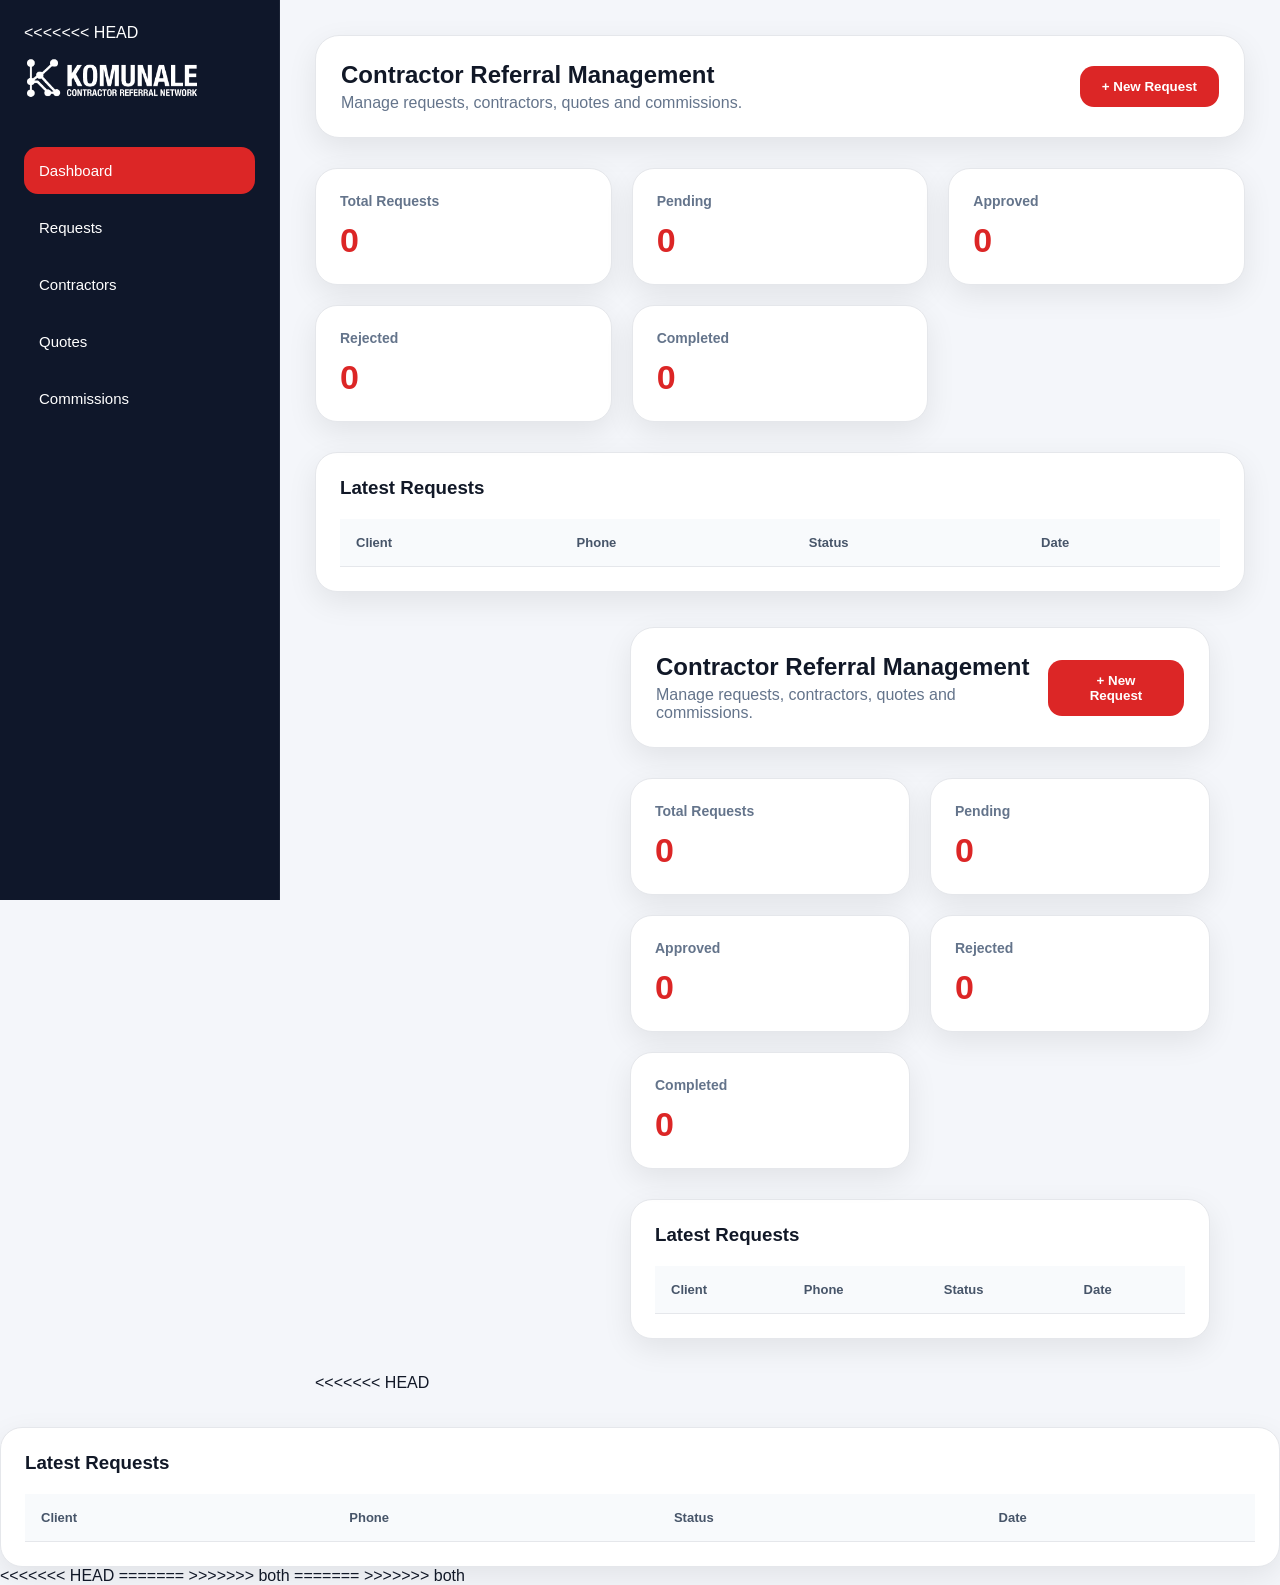
==== commit 112c3ea4: "merge" ====
--- a/index.html
+++ b/index.html
@@ -396,70 +396,10 @@
 
           </div>
 
-<<<<<<< HEAD
         </div>
         <!-- QUOTE MODAL -->
 
         <div class="modal" id="quoteModal">
-=======
-        <nav class="sidebar-nav">
-
-          <button class="nav-btn active" data-section="dashboard">
-            Dashboard
-          </button>
-
-          <button class="nav-btn" data-section="requests">
-            Requests
-          </button>
-
-          <button class="nav-btn" data-section="contractors">
-            Contractors
-          </button>
-
-          <button class="nav-btn" data-section="quotes">
-            Quotes
-          </button>
-
-          <button class="nav-btn" data-section="commissions">
-            Commissions
-          </button>
-
-        </nav>
-
-      </aside>
-
-      <main class="content">
-
-        <header class="topbar">
-
-          <div>
-            <h2>Contractor Referral Management</h2>
-            <p>Manage requests, contractors, quotes and commissions.</p>
-          </div>
-
-          <div class="topbar-actions">
-
-            <button id="openRequestModal" class="primary-btn">
-              + New Request
-            </button>
-
-          </div>
-
-        </header>
-
-        <!-- DASHBOARD -->
-
-        <section id="dashboard" class="page active-page">
-
-          <div class="cards">
-
-            <div class="card">
-              <h3>Total Requests</h3>
-              <span id="totalRequests">0</span>
-=======
-            <div class="sidebar-logo">
-
->>>>>>> both
             </div>
 
             <nav class="sidebar-nav">
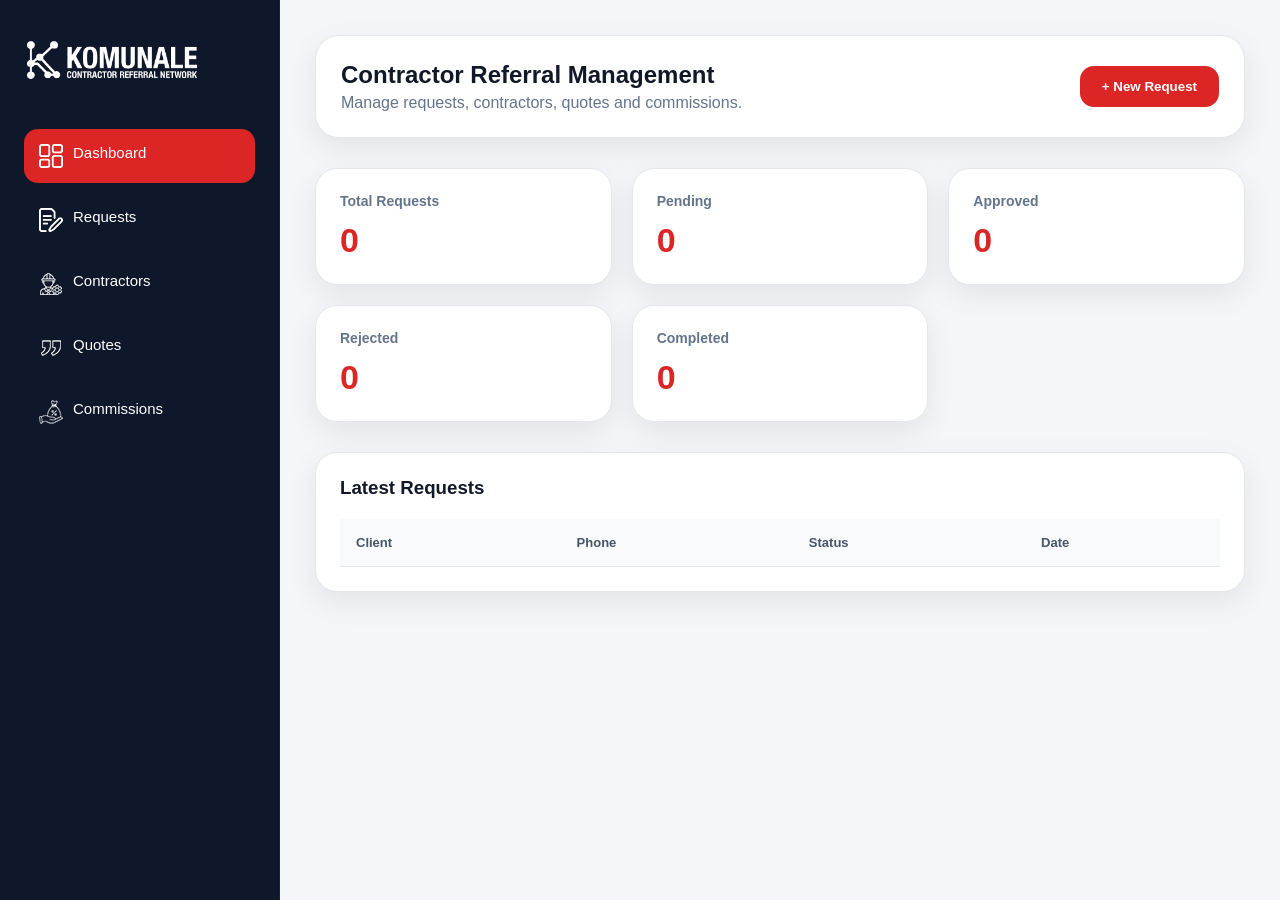
==== commit e050b679: "merge" ====
--- a/index.html
+++ b/index.html
@@ -22,384 +22,8 @@
 
         <aside class="sidebar">
 
-<<<<<<< HEAD
-        <div class="sidebar-logo"></div>
-
-        <nav class="sidebar-nav">
-
-          <button class="nav-btn active" data-section="dashboard">
-            Dashboard
-          </button>
-
-          <button class="nav-btn" data-section="requests">
-            Requests
-          </button>
-
-          <button class="nav-btn" data-section="contractors">
-            Contractors
-          </button>
-
-          <button class="nav-btn" data-section="quotes">
-            Quotes
-          </button>
-
-          <button class="nav-btn" data-section="commissions">
-            Commissions
-          </button>
-
-        </nav>
-
-      </aside>
-
-      <main class="content">
-
-        <header class="topbar">
-
-          <div>
-            <h2>Contractor Referral Management</h2>
-            <p>Manage requests, contractors, quotes and commissions.</p>
-          </div>
-
-          <div class="topbar-actions">
-
-            <button id="openRequestModal" class="primary-btn">
-              + New Request
-            </button>
-
-          </div>
-
-        </header>
-
-        <!-- DASHBOARD -->
-
-        <section id="dashboard" class="page active-page">
-
-          <div class="cards">
-
-            <div class="card">
-              <h3>Total Requests</h3>
-              <span id="totalRequests">0</span>
-            </div>
-
-            <div class="card">
-              <h3>Pending</h3>
-              <span id="pendingRequests">0</span>
-            </div>
-
-            <div class="card">
-              <h3>Approved</h3>
-              <span id="approvedRequests">0</span>
-            </div>
-
-            <div class="card">
-              <h3>Rejected</h3>
-              <span id="rejectedRequests">0</span>
-            </div>
-
-            <div class="card">
-              <h3>Completed</h3>
-              <span id="completedRequests">0</span>
-            </div>
-
-          </div>
-
-          <div class="panel">
-
-            <div class="panel-header">
-              <h3>Latest Requests</h3>
-            </div>
-
-            <table>
-
-              <thead>
-                <tr>
-                  <th>Client</th>
-                  <th>Phone</th>
-                  <th>Status</th>
-                  <th>Date</th>
-                </tr>
-              </thead>
-
-              <tbody id="latestRequestsTable">
-              </tbody>
-
-            </table>
-
-          </div>
-
-        </section>
-
-        <!-- REQUESTS -->
-
-        <section id="requests" class="page">
-
-          <div class="page-header">
-
-            <h2>Requests</h2>
-
-            <button id="openRequestModal2" class="primary-btn">
-              + Create Request
-            </button>
-
-          </div>
-
-          <div class="panel">
-
-            <table>
-
-              <thead>
-                <tr>
-                  <th>Client</th>
-                  <th>Phone</th>
-                  <th>Address</th>
-                  <th>Status</th>
-                  <th>Actions</th>
-                </tr>
-              </thead>
-
-              <tbody id="requestsTable">
-              </tbody>
-
-            </table>
-
-          </div>
-
-        </section>
-
-        <!-- CONTRACTORS -->
-
-        <!-- CONTRACTORS -->
-
-        <section id="contractors" class="page">
-
-          <div class="page-header">
-            <h2>Contractors</h2>
-
-            <button id="openContractorModal" class="primary-btn">
-              + Add Contractor
-            </button>
-          </div>
-
-          <div class="panel">
-
-            <table>
-
-              <thead>
-                <tr>
-                  <th>Name</th>
-                  <th>Phone</th>
-                  <th>Email</th>
-                  <th>Area</th>
-                  <th>Services</th>
-                  <th>Status</th>
-                </tr>
-              </thead>
-
-              <tbody id="contractorsTable"></tbody>
-
-            </table>
-
-          </div>
-
-        </section>
-
-        <!-- CONTRACTOR MODAL -->
-
-        <div class="modal" id="contractorModal">
-
-          <div class="modal-content">
-
-            <div class="modal-header">
-              <h2>Add Contractor</h2>
-              <button id="closeContractorModal">×</button>
-            </div>
-
-            <form id="contractorForm">
-
-              <input
-                type="text"
-                id="contractorName"
-                placeholder="Contractor Name"
-                required>
-
-              <input
-                type="email"
-                id="contractorEmail"
-                placeholder="Email Address">
-
-              <input
-                type="text"
-                id="contractorPhone"
-                placeholder="Phone Number"
-                required>
-
-              <input
-                type="text"
-                id="contractorArea"
-                placeholder="Service Area"
-                required>
-
-              <input
-                type="text"
-                id="contractorServices"
-                placeholder="Services (Plumbing, Electrical, Painting...)"
-                required>
-
-              <select id="contractorStatus">
-
-                <option value="Active">Active</option>
-
-                <option value="Inactive">
-                  Inactive
-                </option>
-
-                <option value="Suspended">
-                  Suspended
-                </option>
-
-              </select>
-
-              <textarea
-                id="contractorNotes"
-                placeholder="Internal Notes"></textarea>
-
-              <button
-                type="submit"
-                class="primary-btn">
-                Save Contractor
-              </button>
-
-            </form>
-
-          </div>
-
-=======
-        <div class="sidebar-logo">
-
->>>>>>> both
-        </div>
-        <!-- QUOTES -->
-        <!-- QUOTES -->
-
-        <section id="quotes" class="page">
-
-          <div class="page-header">
-
-            <h2>Quotes</h2>
-
-            <button id="openQuoteModal" class="primary-btn">
-              + Add Quote
-            </button>
-
-          </div>
-
-          <div class="panel">
-
-            <table>
-
-              <thead>
-                <tr>
-                  <th>Request</th>
-                  <th>Contractor</th>
-                  <th>Price</th>
-                  <th>Status</th>
-                </tr>
-              </thead>
-
-              <tbody id="quotesTable">
-              </tbody>
-
-            </table>
-
-          </div>
-
-        </section>
-
-        <!-- COMMISSIONS -->
-        <!-- COMMISSIONS -->
-
-        <section id="commissions" class="page">
-
-          <div class="page-header">
-
-            <h2>Commissions</h2>
-
-          </div>
-
-          <div class="panel">
-
-            <table>
-
-              <thead>
-                <tr>
-                  <th>Request</th>
-                  <th>Contractor</th>
-                  <th>Total Price</th>
-                  <th>Commission %</th>
-                  <th>Commission Amount</th>
-                </tr>
-              </thead>
-
-              <tbody id="commissionsTable">
-              </tbody>
-
-            </table>
-
-          </div>
-
-        </section>
-
-        <!-- CREATE REQUEST MODAL -->
-
-        <div class="modal" id="requestModal">
-
-          <div class="modal-content">
-
-            <div class="modal-header">
-              <h2>Create New Request</h2>
-              <button id="closeRequestModal">×</button>
-            </div>
-
-            <form id="requestForm">
-
-              <input
-                type="text"
-                id="clientName"
-                placeholder="Client Name"
-                required>
-
-              <input
-                type="text"
-                id="clientPhone"
-                placeholder="Phone Number"
-                required>
-
-              <input
-                type="text"
-                id="clientAddress"
-                placeholder="Property Address"
-                required>
-
-              <textarea
-                id="projectDescription"
-                rows="5"
-                placeholder="Project Description"
-                required></textarea>
-
-              <button
-                type="submit"
-                class="primary-btn">
-                Save Request
-              </button>
-
-            </form>
-
-          </div>
-
-        </div>
-        <!-- QUOTE MODAL -->
-
-        <div class="modal" id="quoteModal">
+            <div class="sidebar-logo">
+
             </div>
 
             <nav class="sidebar-nav">
@@ -432,9 +56,7 @@
             </nav>
 
         </aside>
-        
-    </div>
-    <main class="content">
+        <main class="content">
 
             <header class="topbar">
 
@@ -783,416 +405,7 @@
             <script type="module" src="./js/app.js"></script>
 
         </main>
+    </div>
 </body>
 
-<<<<<<< HEAD
-          </div>
-
-          <div class="panel">
-
-            <div class="panel-header">
-              <h3>Latest Requests</h3>
-            </div>
-
-            <table>
-
-              <thead>
-                <tr>
-                  <th>Client</th>
-                  <th>Phone</th>
-                  <th>Status</th>
-                  <th>Date</th>
-                </tr>
-              </thead>
-
-              <tbody id="latestRequestsTable">
-              </tbody>
-
-            </table>
-
-          </div>
-
-        </section>
-
-        <!-- REQUESTS -->
-
-        <section id="requests" class="page">
-
-          <div class="page-header">
-
-            <h2>Requests</h2>
-
-            <button id="openRequestModal2" class="primary-btn">
-              + Create Request
-            </button>
-
-          </div>
-
-          <div class="panel">
-
-            <table>
-
-              <thead>
-                <tr>
-                  <th>Client</th>
-                  <th>Phone</th>
-                  <th>Address</th>
-                  <th>Status</th>
-                  <th>Actions</th>
-                </tr>
-              </thead>
-
-              <tbody id="requestsTable">
-              </tbody>
-
-            </table>
-
-          </div>
-
-        </section>
-
-        <!-- CONTRACTORS -->
-
-        <!-- CONTRACTORS -->
-
-        <section id="contractors" class="page">
-
-          <div class="page-header">
-            <h2>Contractors</h2>
-
-            <button id="openContractorModal" class="primary-btn">
-              + Add Contractor
-            </button>
-          </div>
-
-          <div class="panel">
-
-            <table>
-
-              <thead>
-                <tr>
-                  <th>Name</th>
-                  <th>Phone</th>
-                  <th>Email</th>
-                  <th>Area</th>
-                  <th>Services</th>
-                  <th>Status</th>
-                </tr>
-              </thead>
-
-              <tbody id="contractorsTable"></tbody>
-
-            </table>
-
-          </div>
-
-        </section>
-
-        <!-- CONTRACTOR MODAL -->
-
-        <div class="modal" id="contractorModal">
-
-          <div class="modal-content">
-
-            <div class="modal-header">
-              <h2>Add Contractor</h2>
-              <button id="closeContractorModal">×</button>
-            </div>
-
-            <form id="contractorForm">
-
-              <input
-                type="text"
-                id="contractorName"
-                placeholder="Contractor Name"
-                required>
-
-              <input
-                type="email"
-                id="contractorEmail"
-                placeholder="Email Address">
-
-              <input
-                type="text"
-                id="contractorPhone"
-                placeholder="Phone Number"
-                required>
-
-              <input
-                type="text"
-                id="contractorArea"
-                placeholder="Service Area"
-                required>
-
-              <input
-                type="text"
-                id="contractorServices"
-                placeholder="Services (Plumbing, Electrical, Painting...)"
-                required>
-
-              <select id="contractorStatus">
-
-                <option value="Active">Active</option>
-
-                <option value="Inactive">
-                  Inactive
-                </option>
-
-                <option value="Suspended">
-                  Suspended
-                </option>
-
-              </select>
-
-              <textarea
-                id="contractorNotes"
-                placeholder="Internal Notes"></textarea>
-
-              <button
-                type="submit"
-                class="primary-btn">
-                Save Contractor
-              </button>
-
-            </form>
-
-          </div>
-
-        </div>
-        <!-- QUOTES -->
-        <!-- QUOTES -->
-
-        <section id="quotes" class="page">
-
-          <div class="page-header">
-
-            <h2>Quotes</h2>
-
-            <button id="openQuoteModal" class="primary-btn">
-              + Add Quote
-            </button>
-
-          </div>
-
-          <div class="panel">
-
-            <table>
-
-              <thead>
-                <tr>
-                  <th>Request</th>
-                  <th>Contractor</th>
-                  <th>Price</th>
-                  <th>Status</th>
-                </tr>
-              </thead>
-
-              <tbody id="quotesTable">
-              </tbody>
-
-            </table>
-
-          </div>
-
-        </section>
-
-        <!-- COMMISSIONS -->
-        <!-- COMMISSIONS -->
-
-        <section id="commissions" class="page">
-
-          <div class="page-header">
-
-            <h2>Commissions</h2>
-
-          </div>
-
-          <div class="panel">
-
-            <table>
-
-              <thead>
-                <tr>
-                  <th>Request</th>
-                  <th>Contractor</th>
-                  <th>Total Price</th>
-                  <th>Commission %</th>
-                  <th>Commission Amount</th>
-                </tr>
-              </thead>
-
-              <tbody id="commissionsTable">
-              </tbody>
-
-            </table>
-
-          </div>
-
-        </section>
-
-        <!-- CREATE REQUEST MODAL -->
-
-        <div class="modal" id="requestModal">
->>>>>>> both
-
-          <div class="modal-content">
-
-            <div class="modal-header">
-<<<<<<< HEAD
-              <h2>Add Quote</h2>
-              <button id="closeQuoteModal">×</button>
-            </div>
-
-            <form id="quoteForm">
-
-              <input
-                type="text"
-                id="quoteRequest"
-                placeholder="Request / Job"
-=======
-              <h2>Create New Request</h2>
-              <button id="closeRequestModal">×</button>
-            </div>
-
-            <form id="requestForm">
-
-              <input
-                type="text"
-                id="clientName"
-                placeholder="Client Name"
->>>>>>> both
-                required>
-
-              <input
-                type="text"
-<<<<<<< HEAD
-                id="quoteContractor"
-                placeholder="Contractor Name"
-                required>
-
-              <input
-                type="number"
-                id="quotePrice"
-                placeholder="Quote Price"
-                required>
-
-              <select id="quoteStatus">
-
-                <option value="Pending">
-                  Pending
-                </option>
-
-                <option value="Approved">
-                  Approved
-                </option>
-
-                <option value="Rejected">
-                  Rejected
-                </option>
-
-              </select>
-=======
-                id="clientPhone"
-                placeholder="Phone Number"
-                required>
-
-              <input
-                type="text"
-                id="clientAddress"
-                placeholder="Property Address"
-                required>
-
-              <textarea
-                id="projectDescription"
-                rows="5"
-                placeholder="Project Description"
-                required></textarea>
->>>>>>> both
-
-              <button
-                type="submit"
-                class="primary-btn">
-<<<<<<< HEAD
-                Save Quote
-=======
-                Save Request
->>>>>>> both
-              </button>
-
-            </form>
-
-          </div>
-
-        </div>
-<<<<<<< HEAD
-        <script type="module" src="./js/firebase.js"></script>
-        <script type="module" src="./js/app.js"></script>
-
-=======
-        <!-- QUOTE MODAL -->
-
-        <div class="modal" id="quoteModal">
-
-          <div class="modal-content">
-
-            <div class="modal-header">
-              <h2>Add Quote</h2>
-              <button id="closeQuoteModal">×</button>
-            </div>
-
-            <form id="quoteForm">
-
-              <input
-                type="text"
-                id="quoteRequest"
-                placeholder="Request / Job"
-                required>
-
-              <input
-                type="text"
-                id="quoteContractor"
-                placeholder="Contractor Name"
-                required>
-
-              <input
-                type="number"
-                id="quotePrice"
-                placeholder="Quote Price"
-                required>
-
-              <select id="quoteStatus">
-
-                <option value="Pending">
-                  Pending
-                </option>
-
-                <option value="Approved">
-                  Approved
-                </option>
-
-                <option value="Rejected">
-                  Rejected
-                </option>
-
-              </select>
-
-              <button
-                type="submit"
-                class="primary-btn">
-                Save Quote
-              </button>
-
-            </form>
-
-          </div>
-
-        </div>
-        <script type="module" src="./js/firebase.js"></script>
-        <script type="module" src="./js/app.js"></script>
-
->>>>>>> both
-      </body>
-    </html>
-=======
-</html>
->>>>>>> both
+</html>
